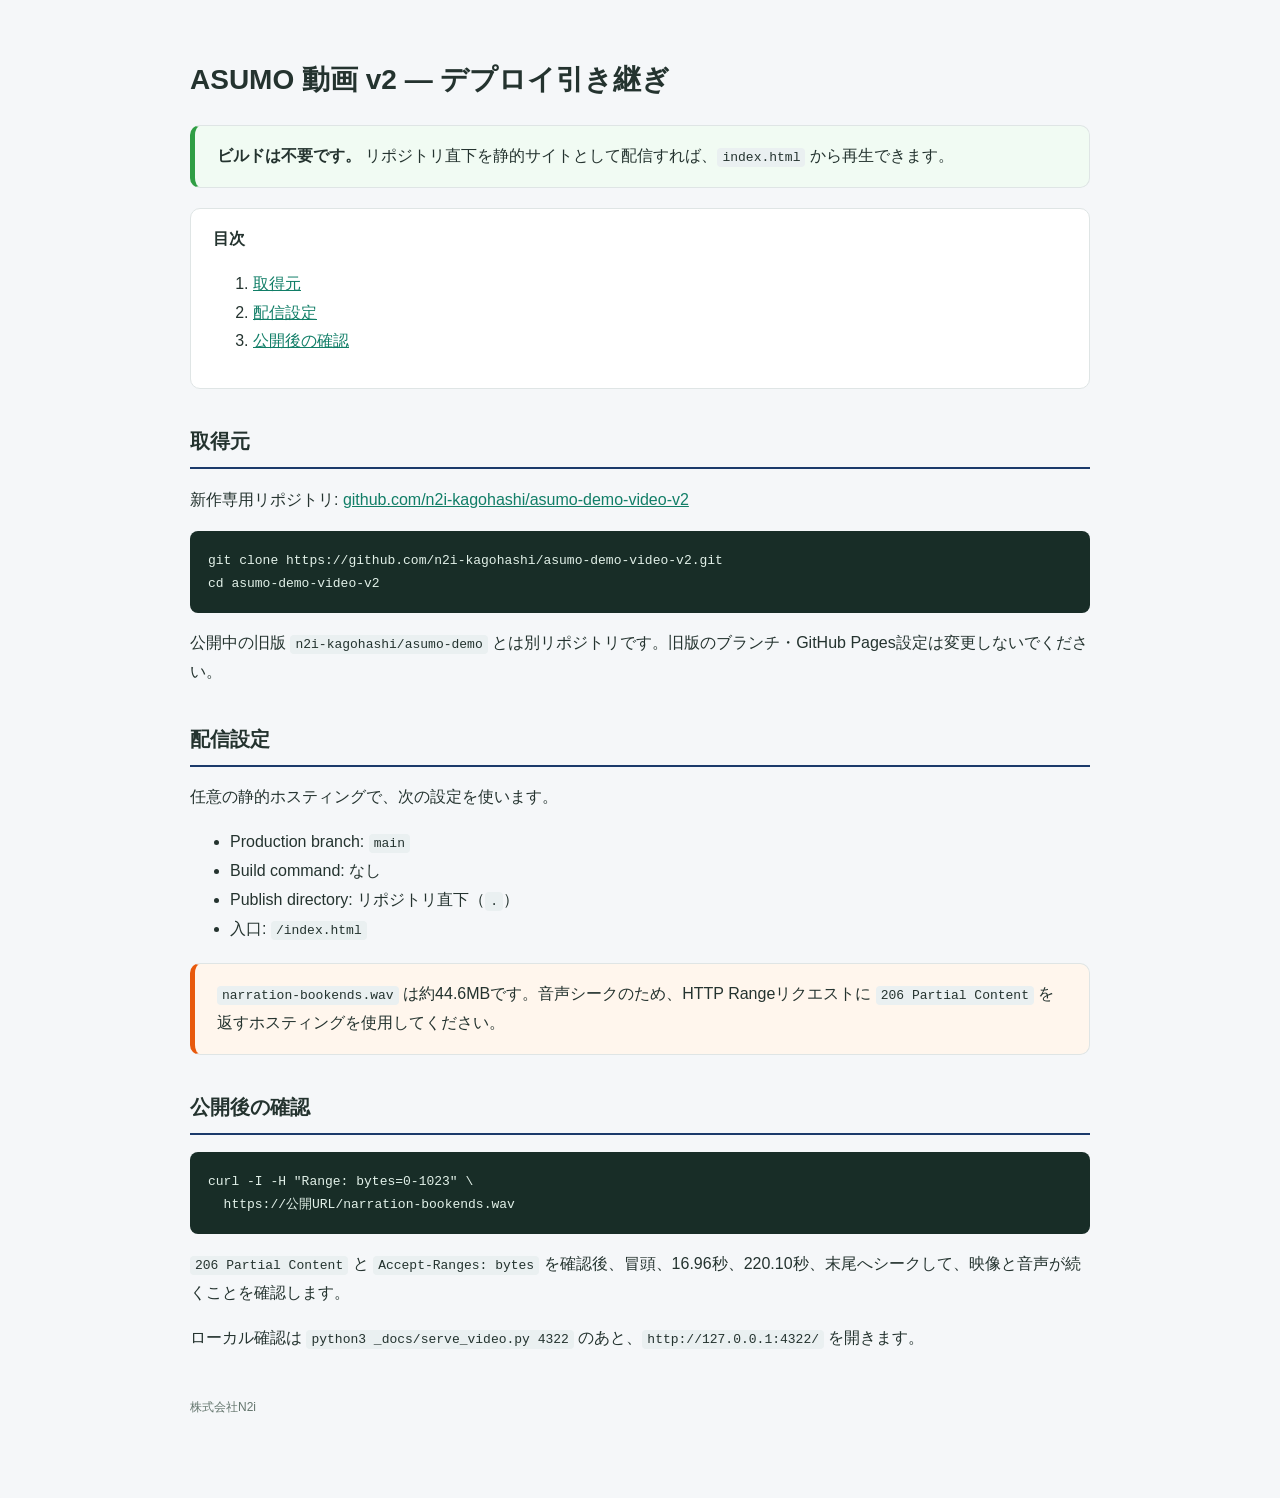
==== DEPLOY.html @ 18c3665e "feat: 指定版の冒頭と末尾を反映して納品準備" ====
<!doctype html>
<html lang="ja"><head><meta charset="utf-8"><meta name="viewport" content="width=device-width,initial-scale=1">
<title>ASUMO 動画 v2 — デプロイ引き継ぎ</title>
<style>
body{font-family:'Inter','Hiragino Kaku Gothic ProN','Noto Sans JP',sans-serif;background:#f5f7f9;color:#24332f;line-height:1.8;margin:0;padding:36px 24px 80px}.wrap{max-width:900px;margin:auto}h1{font-size:28px}h2{font-size:20px;border-bottom:2px solid #1b3a6b;padding-bottom:8px;margin-top:34px}.toc,.callout{background:#fff;border:1px solid #dfe5e5;border-radius:10px;padding:16px 22px;margin:20px 0}.callout{border-left:5px solid #1b3a6b}.callout.ok{border-left-color:#2f9e44;background:#f1fbf3}.callout.warn{border-left-color:#e8590c;background:#fff6ed}code{background:#eaf0f1;padding:2px 5px;border-radius:4px}pre{background:#182d27;color:#e2f1e9;padding:18px;border-radius:8px;overflow:auto}a{color:#117e67}footer{margin-top:44px;color:#64766e;font-size:12px}
</style></head><body><main class="wrap">
<h1>ASUMO 動画 v2 — デプロイ引き継ぎ</h1>
<div class="callout ok"><b>ビルドは不要です。</b> リポジトリ直下を静的サイトとして配信すれば、<code>index.html</code> から再生できます。</div>
<nav class="toc"><b>目次</b><ol><li><a href="#source">取得元</a></li><li><a href="#settings">配信設定</a></li><li><a href="#check">公開後の確認</a></li></ol></nav>
<h2 id="source">取得元</h2>
<p>新作専用リポジトリ: <a href="https://github.com/n2i-kagohashi/asumo-demo-video-v2">github.com/n2i-kagohashi/asumo-demo-video-v2</a></p>
<pre>git clone https://github.com/n2i-kagohashi/asumo-demo-video-v2.git
cd asumo-demo-video-v2</pre>
<p>公開中の旧版 <code>n2i-kagohashi/asumo-demo</code> とは別リポジトリです。旧版のブランチ・GitHub Pages設定は変更しないでください。</p>
<h2 id="settings">配信設定</h2>
<p>任意の静的ホスティングで、次の設定を使います。</p>
<ul><li>Production branch: <code>main</code></li><li>Build command: なし</li><li>Publish directory: リポジトリ直下（<code>.</code>）</li><li>入口: <code>/index.html</code></li></ul>
<div class="callout warn"><code>narration-bookends.wav</code> は約44.6MBです。音声シークのため、HTTP Rangeリクエストに <code>206 Partial Content</code> を返すホスティングを使用してください。</div>
<h2 id="check">公開後の確認</h2>
<pre>curl -I -H "Range: bytes=0-1023" \
  https://公開URL/narration-bookends.wav</pre>
<p><code>206 Partial Content</code> と <code>Accept-Ranges: bytes</code> を確認後、冒頭、16.96秒、220.10秒、末尾へシークして、映像と音声が続くことを確認します。</p>
<p>ローカル確認は <code>python3 _docs/serve_video.py 4322</code> のあと、<code>http://127.0.0.1:4322/</code> を開きます。</p>
<footer>株式会社N2i</footer>
</main></body></html>
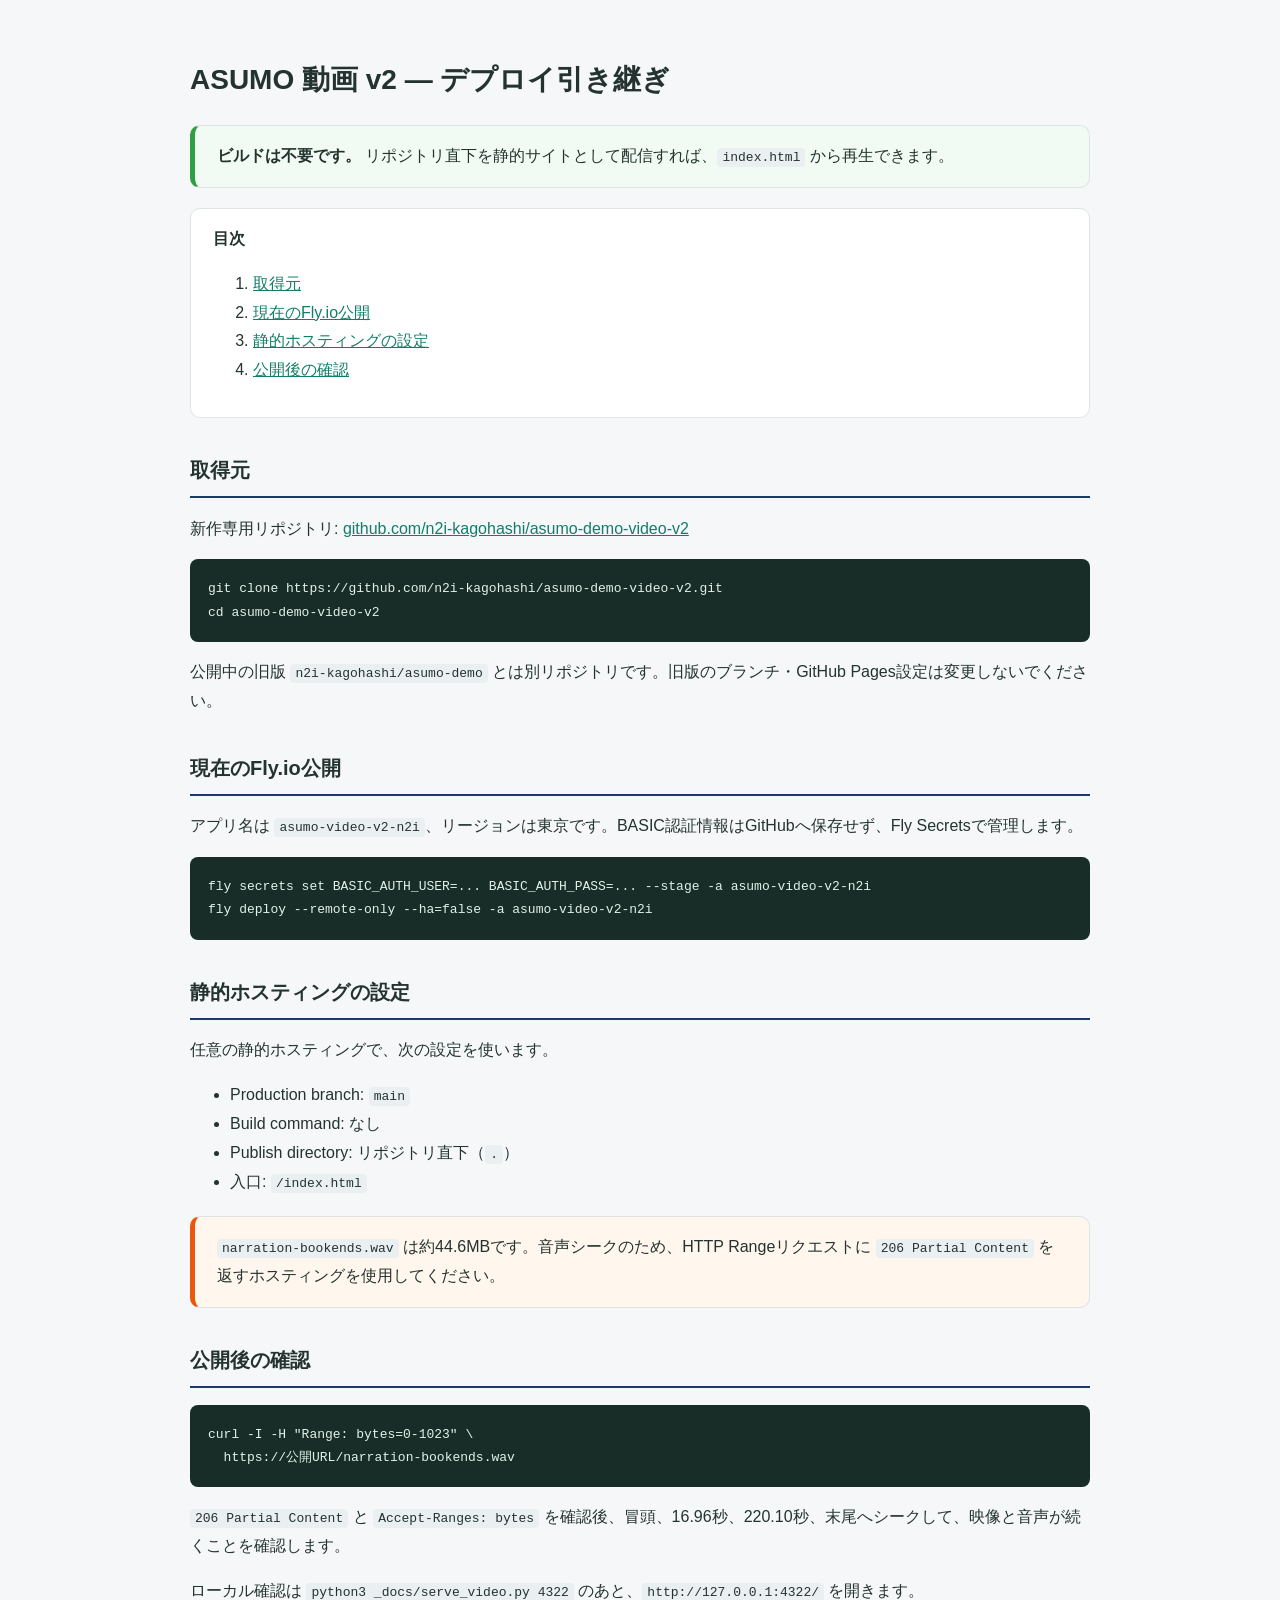
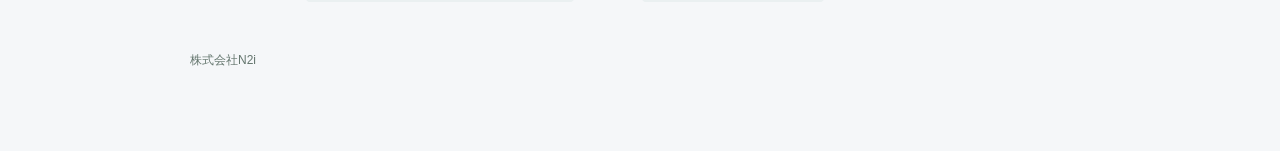
==== commit c4d68629: "chore: Fly.io公開設定を追加" ====
--- a/DEPLOY.html
+++ b/DEPLOY.html
@@ -6,13 +6,17 @@
 </style></head><body><main class="wrap">
 <h1>ASUMO 動画 v2 — デプロイ引き継ぎ</h1>
 <div class="callout ok"><b>ビルドは不要です。</b> リポジトリ直下を静的サイトとして配信すれば、<code>index.html</code> から再生できます。</div>
-<nav class="toc"><b>目次</b><ol><li><a href="#source">取得元</a></li><li><a href="#settings">配信設定</a></li><li><a href="#check">公開後の確認</a></li></ol></nav>
+<nav class="toc"><b>目次</b><ol><li><a href="#source">取得元</a></li><li><a href="#fly">現在のFly.io公開</a></li><li><a href="#settings">静的ホスティングの設定</a></li><li><a href="#check">公開後の確認</a></li></ol></nav>
 <h2 id="source">取得元</h2>
 <p>新作専用リポジトリ: <a href="https://github.com/n2i-kagohashi/asumo-demo-video-v2">github.com/n2i-kagohashi/asumo-demo-video-v2</a></p>
 <pre>git clone https://github.com/n2i-kagohashi/asumo-demo-video-v2.git
 cd asumo-demo-video-v2</pre>
 <p>公開中の旧版 <code>n2i-kagohashi/asumo-demo</code> とは別リポジトリです。旧版のブランチ・GitHub Pages設定は変更しないでください。</p>
-<h2 id="settings">配信設定</h2>
+<h2 id="fly">現在のFly.io公開</h2>
+<p>アプリ名は <code>asumo-video-v2-n2i</code>、リージョンは東京です。BASIC認証情報はGitHubへ保存せず、Fly Secretsで管理します。</p>
+<pre>fly secrets set BASIC_AUTH_USER=... BASIC_AUTH_PASS=... --stage -a asumo-video-v2-n2i
+fly deploy --remote-only --ha=false -a asumo-video-v2-n2i</pre>
+<h2 id="settings">静的ホスティングの設定</h2>
 <p>任意の静的ホスティングで、次の設定を使います。</p>
 <ul><li>Production branch: <code>main</code></li><li>Build command: なし</li><li>Publish directory: リポジトリ直下（<code>.</code>）</li><li>入口: <code>/index.html</code></li></ul>
 <div class="callout warn"><code>narration-bookends.wav</code> は約44.6MBです。音声シークのため、HTTP Rangeリクエストに <code>206 Partial Content</code> を返すホスティングを使用してください。</div>
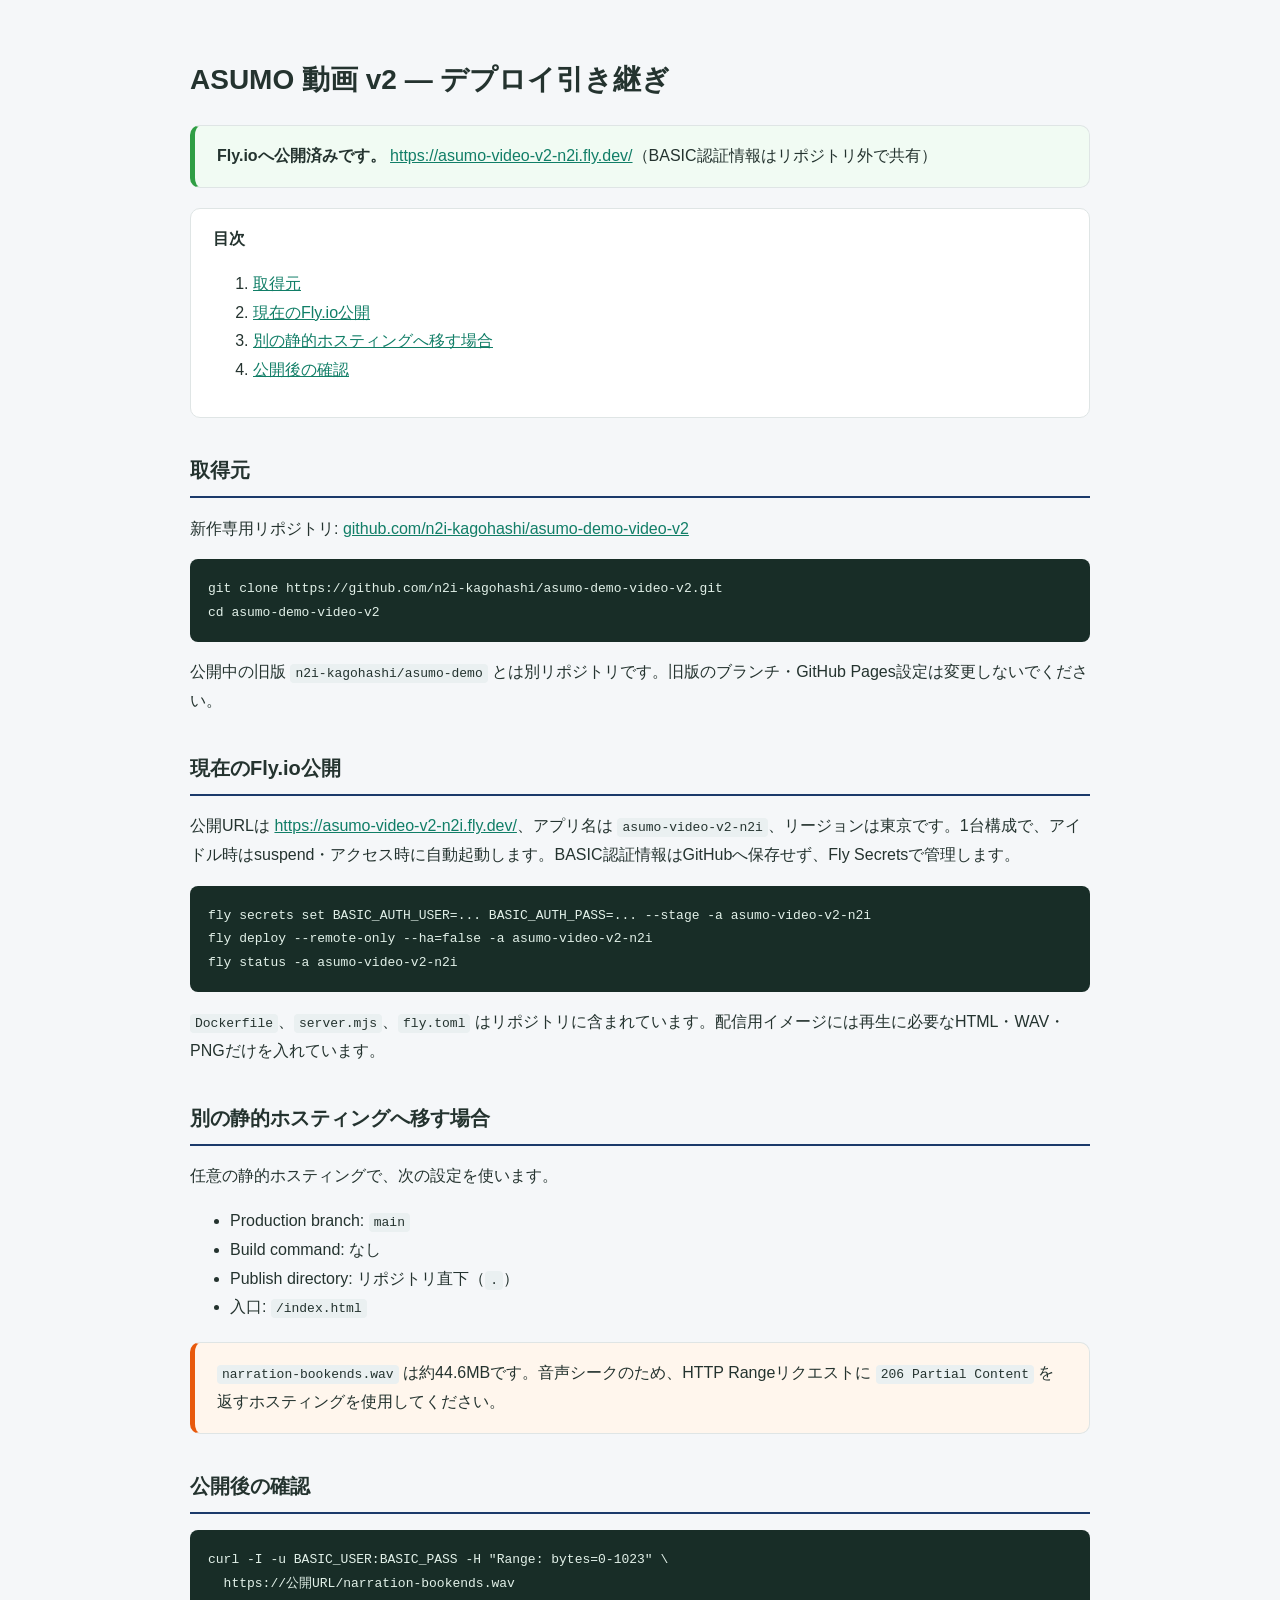
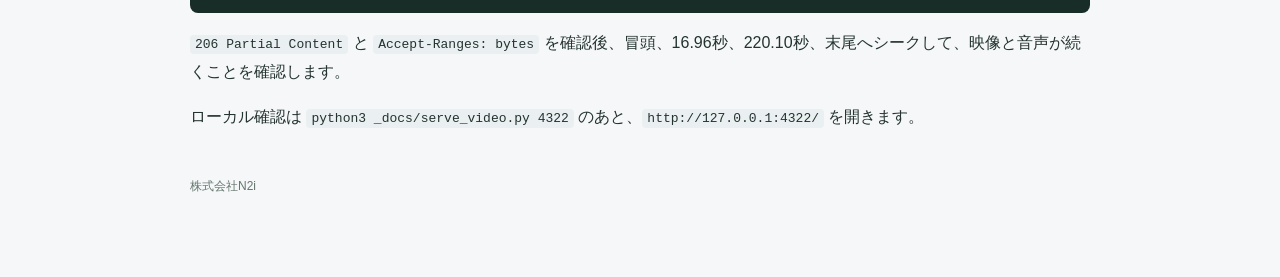
==== commit ef7b140a: "docs: 公開URLと本番確認結果を記録" ====
--- a/DEPLOY.html
+++ b/DEPLOY.html
@@ -5,23 +5,25 @@
 body{font-family:'Inter','Hiragino Kaku Gothic ProN','Noto Sans JP',sans-serif;background:#f5f7f9;color:#24332f;line-height:1.8;margin:0;padding:36px 24px 80px}.wrap{max-width:900px;margin:auto}h1{font-size:28px}h2{font-size:20px;border-bottom:2px solid #1b3a6b;padding-bottom:8px;margin-top:34px}.toc,.callout{background:#fff;border:1px solid #dfe5e5;border-radius:10px;padding:16px 22px;margin:20px 0}.callout{border-left:5px solid #1b3a6b}.callout.ok{border-left-color:#2f9e44;background:#f1fbf3}.callout.warn{border-left-color:#e8590c;background:#fff6ed}code{background:#eaf0f1;padding:2px 5px;border-radius:4px}pre{background:#182d27;color:#e2f1e9;padding:18px;border-radius:8px;overflow:auto}a{color:#117e67}footer{margin-top:44px;color:#64766e;font-size:12px}
 </style></head><body><main class="wrap">
 <h1>ASUMO 動画 v2 — デプロイ引き継ぎ</h1>
-<div class="callout ok"><b>ビルドは不要です。</b> リポジトリ直下を静的サイトとして配信すれば、<code>index.html</code> から再生できます。</div>
-<nav class="toc"><b>目次</b><ol><li><a href="#source">取得元</a></li><li><a href="#fly">現在のFly.io公開</a></li><li><a href="#settings">静的ホスティングの設定</a></li><li><a href="#check">公開後の確認</a></li></ol></nav>
+<div class="callout ok"><b>Fly.ioへ公開済みです。</b> <a href="https://asumo-video-v2-n2i.fly.dev/">https://asumo-video-v2-n2i.fly.dev/</a>（BASIC認証情報はリポジトリ外で共有）</div>
+<nav class="toc"><b>目次</b><ol><li><a href="#source">取得元</a></li><li><a href="#fly">現在のFly.io公開</a></li><li><a href="#settings">別の静的ホスティングへ移す場合</a></li><li><a href="#check">公開後の確認</a></li></ol></nav>
 <h2 id="source">取得元</h2>
 <p>新作専用リポジトリ: <a href="https://github.com/n2i-kagohashi/asumo-demo-video-v2">github.com/n2i-kagohashi/asumo-demo-video-v2</a></p>
 <pre>git clone https://github.com/n2i-kagohashi/asumo-demo-video-v2.git
 cd asumo-demo-video-v2</pre>
 <p>公開中の旧版 <code>n2i-kagohashi/asumo-demo</code> とは別リポジトリです。旧版のブランチ・GitHub Pages設定は変更しないでください。</p>
 <h2 id="fly">現在のFly.io公開</h2>
-<p>アプリ名は <code>asumo-video-v2-n2i</code>、リージョンは東京です。BASIC認証情報はGitHubへ保存せず、Fly Secretsで管理します。</p>
+<p>公開URLは <a href="https://asumo-video-v2-n2i.fly.dev/">https://asumo-video-v2-n2i.fly.dev/</a>、アプリ名は <code>asumo-video-v2-n2i</code>、リージョンは東京です。1台構成で、アイドル時はsuspend・アクセス時に自動起動します。BASIC認証情報はGitHubへ保存せず、Fly Secretsで管理します。</p>
 <pre>fly secrets set BASIC_AUTH_USER=... BASIC_AUTH_PASS=... --stage -a asumo-video-v2-n2i
-fly deploy --remote-only --ha=false -a asumo-video-v2-n2i</pre>
-<h2 id="settings">静的ホスティングの設定</h2>
+fly deploy --remote-only --ha=false -a asumo-video-v2-n2i
+fly status -a asumo-video-v2-n2i</pre>
+<p><code>Dockerfile</code>、<code>server.mjs</code>、<code>fly.toml</code> はリポジトリに含まれています。配信用イメージには再生に必要なHTML・WAV・PNGだけを入れています。</p>
+<h2 id="settings">別の静的ホスティングへ移す場合</h2>
 <p>任意の静的ホスティングで、次の設定を使います。</p>
 <ul><li>Production branch: <code>main</code></li><li>Build command: なし</li><li>Publish directory: リポジトリ直下（<code>.</code>）</li><li>入口: <code>/index.html</code></li></ul>
 <div class="callout warn"><code>narration-bookends.wav</code> は約44.6MBです。音声シークのため、HTTP Rangeリクエストに <code>206 Partial Content</code> を返すホスティングを使用してください。</div>
 <h2 id="check">公開後の確認</h2>
-<pre>curl -I -H "Range: bytes=0-1023" \
+<pre>curl -I -u BASIC_USER:BASIC_PASS -H "Range: bytes=0-1023" \
   https://公開URL/narration-bookends.wav</pre>
 <p><code>206 Partial Content</code> と <code>Accept-Ranges: bytes</code> を確認後、冒頭、16.96秒、220.10秒、末尾へシークして、映像と音声が続くことを確認します。</p>
 <p>ローカル確認は <code>python3 _docs/serve_video.py 4322</code> のあと、<code>http://127.0.0.1:4322/</code> を開きます。</p>
